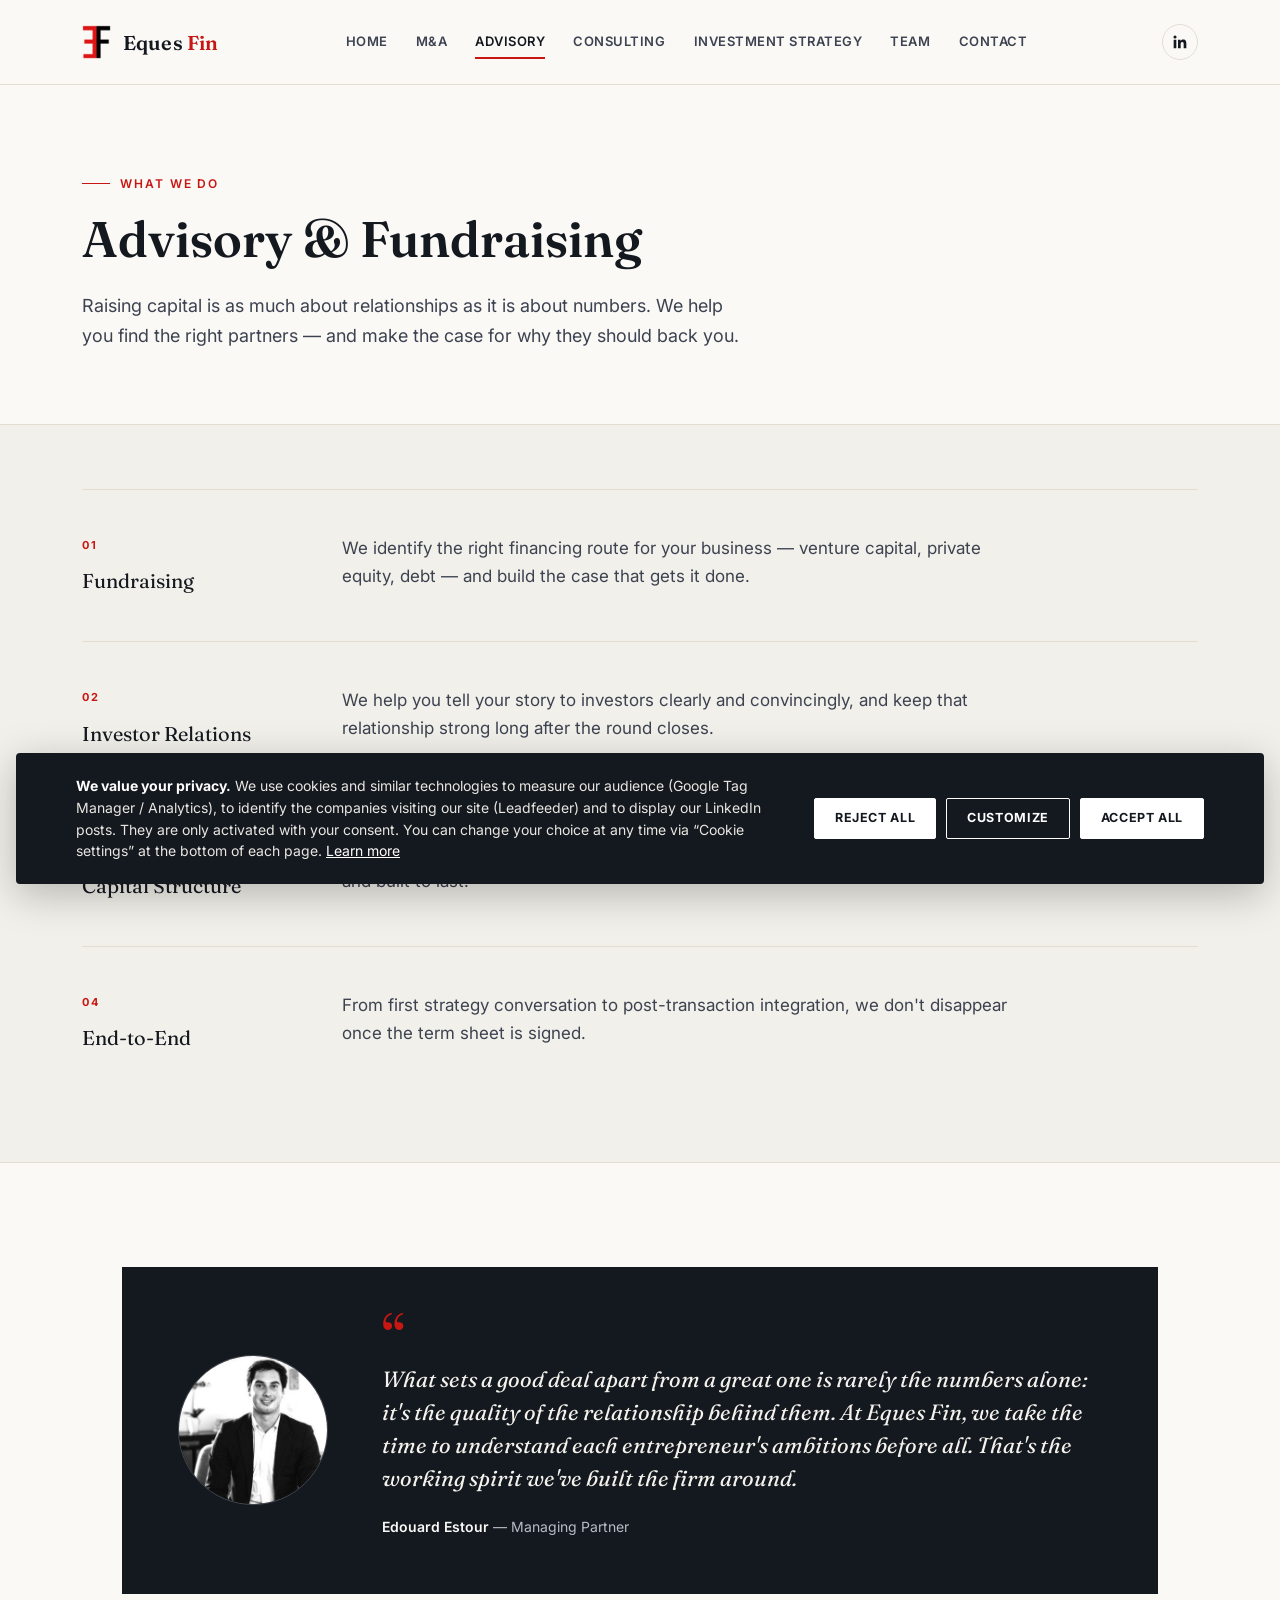
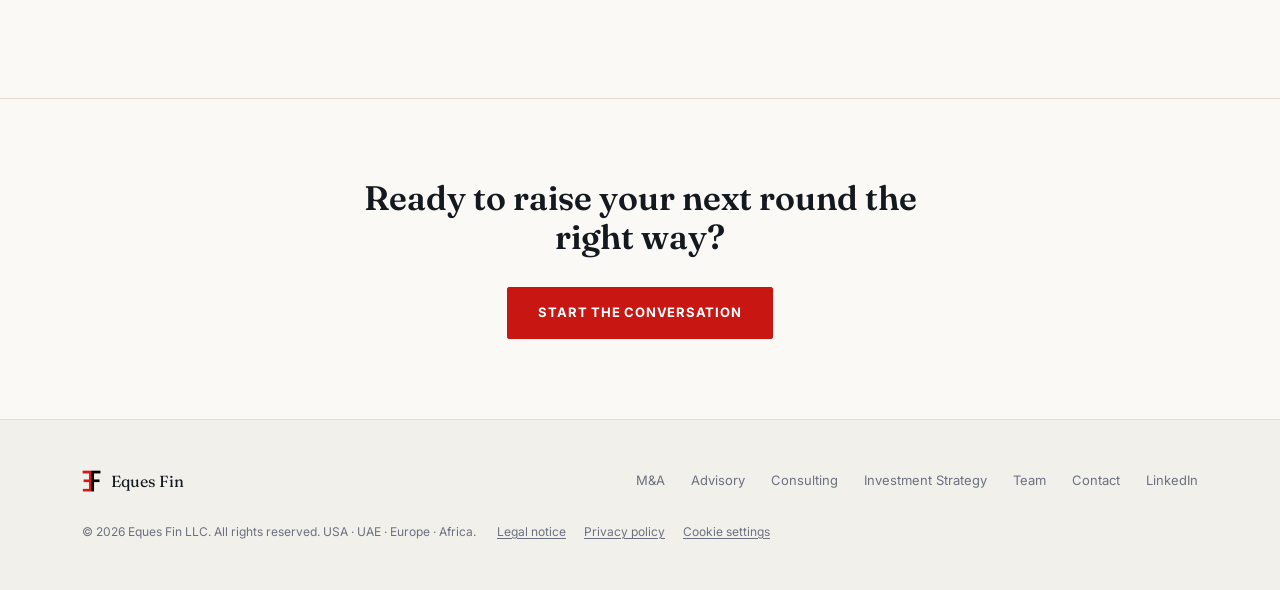
==== advisory/index.html @ c5fbca93 "Site Eques Fin : bloc LinkedIn sur la page d'accueil Co-Authored-By: Claude Opus 5.5 <noreply@anthro" ====
<!doctype html>
<html lang="en">
<head>
<!-- Consent: Google Consent Mode v2 defaults (denied). GTM and Leadfeeder are only loaded by /assets/js/consent.js after opt-in. -->
<script>window.dataLayer=window.dataLayer||[];function gtag(){dataLayer.push(arguments);}
gtag('consent','default',{ad_storage:'denied',ad_user_data:'denied',ad_personalization:'denied',analytics_storage:'denied',functionality_storage:'granted',security_storage:'granted',wait_for_update:500});</script>
<script src="/assets/js/consent.js?v=20261022" defer></script>
<meta charset="UTF-8">
<meta name="viewport" content="width=device-width, initial-scale=1">
<title>Advisory | Eques Fin</title>
<meta name="description" content="Eques Fin helps entrepreneurs raise capital, manage investor relations and structure their business for the long term.">
<link rel="canonical" href="https://equesfin.com/advisory">
<meta property="og:type" content="website">
<meta property="og:site_name" content="Eques Fin">
<meta property="og:title" content="Advisory | Eques Fin">
<meta property="og:description" content="Eques Fin helps entrepreneurs raise capital, manage investor relations and structure their business for the long term.">
<meta property="og:url" content="https://equesfin.com/advisory">
<meta property="og:image" content="https://equesfin.com/assets/img/group-banner.jpg">
<meta name="twitter:card" content="summary_large_image">
<link rel="icon" href="/assets/img/logo_icon.png">
<link rel="preconnect" href="https://fonts.googleapis.com"><link rel="preconnect" href="https://fonts.gstatic.com" crossorigin><link href="https://fonts.googleapis.com/css2?family=Fraunces:opsz,wght@9..144,500;9..144,600;9..144,650&family=Inter:wght@400;500;600;700&display=swap" rel="stylesheet">
<link rel="stylesheet" href="/assets/css/style.css?v=20261022">
</head>
<body>
<header class="site-nav">
  <div class="wrap">
    <a class="brand" href="/">
      <img src="/assets/img/logo_icon.png" alt="Eques Fin">
      <span class="brand-word">Eques <b>Fin</b></span>
    </a>
    <nav class="nav-links" id="navLinks">
      <a href="/" class="">Home</a>
      <a href="/m-a" class="">M&amp;A</a>
      <a href="/advisory" class="active">Advisory</a>
      <a href="/consulting" class="">Consulting</a>
      <a href="/investment-strategy" class="">Investment Strategy</a>
      <a href="/team" class="">Team</a>
      <a href="/contact" class="">Contact</a>
    </nav>
    <a class="nav-li" href="https://www.linkedin.com/company/equesfin/" target="_blank" rel="noopener" aria-label="Eques Fin on LinkedIn"><svg width="18" height="18" viewBox="0 0 24 24" fill="currentColor" aria-hidden="true"><path d="M20.45 20.45h-3.56v-5.57c0-1.33-.02-3.04-1.85-3.04-1.85 0-2.14 1.45-2.14 2.94v5.67H9.34V9h3.42v1.56h.05c.48-.9 1.64-1.85 3.38-1.85 3.6 0 4.27 2.37 4.27 5.46v6.28zM5.34 7.43a2.06 2.06 0 1 1 0-4.12 2.06 2.06 0 0 1 0 4.12zM7.12 20.45H3.56V9h3.56v11.45z"/></svg></a>
    <button class="nav-toggle" id="navToggle" aria-label="Menu"><span></span><span></span><span></span></button>
  </div>
</header>

<section class="page-hero">
  <div class="wrap">
    <p class="eyebrow">What we do</p>
    <h1>Advisory &amp; Fundraising</h1>
    <p class="lede">Raising capital is as much about relationships as it is about numbers. We help you find the right partners &mdash; and make the case for why they should back you.</p>
  </div>
</section>

<section class="tight alt services-list">
  <div class="wrap">
    <div class="service-block">
      <div class="label"><span class="tag">01</span>Fundraising</div>
      <p>We identify the right financing route for your business &mdash; venture capital, private equity, debt &mdash; and build the case that gets it done.</p>
    </div>
    <div class="service-block">
      <div class="label"><span class="tag">02</span>Investor Relations</div>
      <p>We help you tell your story to investors clearly and convincingly, and keep that relationship strong long after the round closes.</p>
    </div>
    <div class="service-block">
      <div class="label"><span class="tag">03</span>Capital Structure</div>
      <p>We find the right balance between debt and equity to keep your business efficient and built to last.</p>
    </div>
    <div class="service-block">
      <div class="label"><span class="tag">04</span>End-to-End</div>
      <p>From first strategy conversation to post-transaction integration, we don't disappear once the term sheet is signed.</p>
    </div>
  </div>
</section>

<section>
  <div class="wrap">
    <figure class="quote-block">
      <img src="/assets/img/estour_bw.jpg" alt="Edouard Estour">
      <div>
        <span class="mark">&ldquo;</span>
        <blockquote>What sets a good deal apart from a great one is rarely the numbers alone: it's the quality of the relationship behind them. At Eques Fin, we take the time to understand each entrepreneur's ambitions before all. That's the working spirit we've built the firm around.</blockquote>
        <figcaption><b>Edouard Estour</b> &mdash; Managing Partner</figcaption>
      </div>
    </figure>
  </div>
</section>

<section class="cta-band">
  <div class="wrap">
    <h2>Ready to raise your next round the right way?</h2>
    <a class="btn primary" href="/contact">Start the conversation</a>
  </div>
</section>
<footer>
  <div class="wrap footer-grid">
    <div class="footer-brand">
      <img src="/assets/img/logo_icon.png" alt="Eques Fin">
      Eques Fin
    </div>
    <div class="footer-links">
      <a href="/m-a">M&amp;A</a>
      <a href="/advisory">Advisory</a>
      <a href="/consulting">Consulting</a>
      <a href="/investment-strategy">Investment Strategy</a>
      <a href="/team">Team</a>
      <a href="/contact">Contact</a>
      <a href="https://www.linkedin.com/company/equesfin/" target="_blank" rel="noopener">LinkedIn</a>
    </div>
    <div class="footer-copy">&copy; 2026 Eques Fin LLC. All rights reserved. USA &middot; UAE &middot; Europe &middot; Africa.
      <span class="footer-legal"><a href="/legal-notice">Legal notice</a><a href="/privacy-policy">Privacy policy</a><a href="/privacy-policy#cookies" data-cookie-settings>Cookie settings</a></span></div>
  </div>
</footer>
<script>
  var t=document.getElementById('navToggle'), n=document.getElementById('navLinks');
  if(t){t.addEventListener('click',function(){n.classList.toggle('open');});}
</script>
</body>
</html>
---- assets/css/style.css ----
/* ===== Eques Fin — Netlify rebuild ===== */

:root{
  --bg:#faf9f6;
  --bg-alt:#f2f0ea;
  --ink:#14181f;
  --ink-soft:#3c4250;
  --muted:#6b7180;
  --red:#c81713;
  --line:#e2ddd0;
  --white:#ffffff;
  --serif:"Fraunces", Georgia, "Times New Roman", serif;
  --sans:-apple-system, BlinkMacSystemFont, "Inter", "Segoe UI", Helvetica, Arial, sans-serif;
  --maxw:1180px;
}

*{box-sizing:border-box;}
html{scroll-behavior:smooth;}
body{
  margin:0;
  background:var(--bg);
  color:var(--ink);
  font-family:var(--sans);
  font-size:16px;
  line-height:1.65;
  -webkit-font-smoothing:antialiased;
}
img{max-width:100%;display:block;}
a{color:inherit;text-decoration:none;}
.wrap{max-width:var(--maxw);margin:0 auto;padding:0 32px;}

h1,h2,h3,h4{
  font-family:var(--serif);
  font-weight:600;
  line-height:1.15;
  margin:0;
  color:var(--ink);
}

.eyebrow{
  display:inline-flex;
  align-items:center;
  gap:10px;
  font-size:12px;
  font-weight:600;
  letter-spacing:.16em;
  text-transform:uppercase;
  color:var(--red);
  margin:0 0 18px;
}
.eyebrow::before{
  content:"";
  width:28px;
  height:1px;
  background:var(--red);
  display:inline-block;
}

/* ---------- Nav ---------- */
.site-nav{
  position:sticky;
  top:0;
  z-index:50;
  background:rgba(250,249,246,.92);
  backdrop-filter:saturate(180%) blur(8px);
  border-bottom:1px solid var(--line);
}
.site-nav .wrap{
  display:flex;
  align-items:center;
  justify-content:space-between;
  height:84px;
}
.brand{display:flex;align-items:center;gap:12px;}
.brand img{height:34px;width:auto;}
.brand-word{font-family:var(--serif);font-size:20px;font-weight:600;letter-spacing:.01em;}
.brand-word b{color:var(--red);font-weight:600;}

.nav-links{display:flex;align-items:center;gap:34px;}
.nav-links a{
  font-size:13px;
  font-weight:600;
  letter-spacing:.04em;
  text-transform:uppercase;
  color:var(--ink-soft);
  position:relative;
  padding:6px 0;
}
.nav-links a:hover,.nav-links a.active{color:var(--ink);}
.nav-links a.active::after{
  content:"";
  position:absolute;
  left:0;right:0;bottom:0;
  height:2px;
  background:var(--red);
}
.nav-cta{
  border:1px solid var(--ink);
  padding:9px 18px !important;
  border-radius:2px;
}
.nav-cta:hover{background:var(--ink);color:var(--white) !important;}

.nav-toggle{display:none;background:none;border:0;cursor:pointer;padding:8px;}
.nav-toggle span{display:block;width:22px;height:2px;background:var(--ink);margin:5px 0;}

.nav-li{
  display:flex;
  align-items:center;
  justify-content:center;
  width:36px;height:36px;
  border-radius:50%;
  color:var(--ink);
  border:1px solid var(--line);
  margin-left:8px;
  transition:background .2s ease,color .2s ease;
}
.nav-li:hover{background:var(--red);color:var(--white);border-color:var(--red);}
.nav-li-mobile{display:none;}

/* ---------- Hero ---------- */
.hero{
  padding:96px 0 76px;
  border-bottom:1px solid var(--line);
}
.hero.with-image{padding-top:64px;}
.hero-grid{
  display:grid;
  grid-template-columns:1.15fr .85fr;
  gap:64px;
  align-items:end;
}
.hero h1{
  font-size:clamp(38px,5vw,60px);
  max-width:15ch;
}
.hero .lede{
  margin-top:26px;
  font-size:19px;
  color:var(--ink-soft);
  max-width:46ch;
  line-height:1.6;
}
.hero-figure{position:relative;}
.hero-figure img{width:100%;height:auto;opacity:.9;}
.hero-figure .cap{
  margin-top:14px;
  font-size:12px;
  letter-spacing:.08em;
  text-transform:uppercase;
  color:var(--muted);
}

.page-hero{padding:80px 0 56px;border-bottom:1px solid var(--line);}
.page-hero h1{font-size:clamp(34px,4.6vw,50px);max-width:20ch;}
.page-hero .lede{margin-top:22px;font-size:18px;color:var(--ink-soft);max-width:60ch;}

/* ---------- Sections ---------- */
section{padding:88px 0;}
section.alt{background:var(--bg-alt);}
section.tight{padding:64px 0;}
.section-head{max-width:640px;margin-bottom:52px;}
.section-head h2{font-size:clamp(28px,3.4vw,38px);}
.section-head .sub{margin-top:16px;color:var(--ink-soft);font-size:17px;}

hr.rule{border:0;border-top:1px solid var(--line);margin:0;}

/* ---------- Numbered feature grid (replaces bullet lists) ---------- */
.grid-cards{
  display:grid;
  grid-template-columns:repeat(2,1fr);
  gap:1px;
  background:var(--line);
  border:1px solid var(--line);
}
.grid-cards.cols-4{grid-template-columns:repeat(4,1fr);}
.card{
  background:var(--bg);
  padding:40px 36px;
}
.card .num{
  font-family:var(--serif);
  font-size:14px;
  color:var(--red);
  letter-spacing:.06em;
}
.card h3{
  margin-top:16px;
  font-size:21px;
  font-weight:600;
}
.card p{
  margin-top:14px;
  color:var(--ink-soft);
  font-size:15.5px;
}

/* ---------- Flowing service sections (M&A / Advisory / Investment Strategy) ---------- */
.service-block{
  display:grid;
  grid-template-columns:220px 1fr;
  gap:40px;
  padding:44px 0;
  border-top:1px solid var(--line);
}
.service-block:first-of-type{border-top:1px solid var(--line);}
.service-block .label{
  font-family:var(--serif);
  font-size:20px;
  color:var(--ink);
  padding-top:2px;
}
.service-block .label .tag{
  display:block;
  font-family:var(--sans);
  font-size:11px;
  letter-spacing:.14em;
  text-transform:uppercase;
  color:var(--red);
  margin-bottom:10px;
  font-weight:700;
}
.service-block p{
  font-size:17px;
  color:var(--ink-soft);
  max-width:62ch;
  margin:0;
}
.services-list{border-bottom:1px solid var(--line);}

/* prose section for narrative copy without bullets */
.prose{max-width:70ch;}
.prose p{font-size:17px;color:var(--ink-soft);margin:0 0 20px;}
.prose h3{font-size:23px;margin:36px 0 14px;}
.prose h3 .tag{
  display:block;
  font-family:var(--sans);
  font-size:11px;
  letter-spacing:.14em;
  text-transform:uppercase;
  color:var(--red);
  margin-bottom:8px;
  font-weight:700;
}

/* ---------- Quote block ---------- */
.quote-block{
  display:grid;
  grid-template-columns:160px 1fr;
  gap:44px;
  align-items:center;
  padding:56px;
  background:var(--ink);
  color:var(--bg);
}
.quote-block img{
  width:150px;height:150px;
  border-radius:50%;
  object-fit:cover;
  filter:grayscale(1);
  border:1px solid rgba(255,255,255,.2);
}
.quote-block .mark{
  font-family:var(--serif);
  font-size:64px;
  line-height:.5;
  color:var(--red);
  display:block;
  margin-bottom:8px;
}
.quote-block blockquote{
  margin:0;
  font-family:var(--serif);
  font-size:22px;
  font-style:italic;
  line-height:1.5;
  color:#f4f2ec;
}
.quote-block figcaption{
  margin-top:20px;
  font-size:14px;
  color:#b9bcc4;
}
.quote-block figcaption b{color:var(--bg);font-weight:600;}

/* ---------- Closing CTA ---------- */
.cta-band{
  padding:80px 0;
  text-align:center;
  border-top:1px solid var(--line);
}
.cta-band h2{font-size:clamp(26px,3.4vw,34px);max-width:26ch;margin:0 auto;}
.cta-band .btn{margin-top:30px;}

.btn{
  display:inline-block;
  padding:14px 30px;
  border:1px solid var(--ink);
  font-size:13px;
  font-weight:700;
  letter-spacing:.06em;
  text-transform:uppercase;
  border-radius:2px;
}
.btn:hover{background:var(--ink);color:var(--white);}
.btn.primary{background:var(--red);border-color:var(--red);color:var(--white);}
.btn.primary:hover{background:#a51110;border-color:#a51110;}

/* ---------- Team ---------- */
.team-grid{
  display:grid;
  grid-template-columns:repeat(3,1fr);
  gap:44px 36px;
}
.team-card{}
.team-photo{
  aspect-ratio:1/1;
  overflow:hidden;
  background:var(--bg-alt);
}
.team-photo img{width:100%;height:100%;object-fit:cover;filter:grayscale(1) contrast(1.02);transition:filter .35s ease;}
.team-card .name{margin-top:18px;font-family:var(--serif);font-size:19px;font-weight:600;}
.team-card .role{margin-top:4px;font-size:13px;letter-spacing:.03em;color:var(--muted);text-transform:uppercase;}
.team-card .li{
  display:inline-flex;
  align-items:center;
  gap:6px;
  margin-top:10px;
  font-size:12px;
  color:var(--red);
  font-weight:600;
}

/* ---------- Contact ---------- */
.contact-grid{
  display:grid;
  grid-template-columns:1fr 1fr;
  gap:64px;
}
.form-row{margin-bottom:20px;}
.form-row label{
  display:block;
  font-size:12px;
  font-weight:700;
  letter-spacing:.06em;
  text-transform:uppercase;
  color:var(--muted);
  margin-bottom:8px;
}
.form-row input,.form-row select,.form-row textarea{
  width:100%;
  border:1px solid var(--line);
  background:var(--white);
  padding:13px 14px;
  font-family:var(--sans);
  font-size:15px;
  color:var(--ink);
  border-radius:2px;
}
.form-row input:focus,.form-row select:focus,.form-row textarea:focus{
  outline:none;
  border-color:var(--red);
}
.form-row textarea{resize:vertical;min-height:130px;}

.contact-info .block{margin-bottom:36px;}
.contact-info h3{font-size:13px;letter-spacing:.1em;text-transform:uppercase;color:var(--red);margin-bottom:12px;font-weight:700;}
.contact-info p{margin:0;color:var(--ink-soft);font-size:16px;line-height:1.6;}
.contact-info .addr{font-family:var(--serif);font-size:20px;color:var(--ink);margin-bottom:6px;}

/* ---------- Footer ---------- */
footer{
  border-top:1px solid var(--line);
  padding:48px 0;
  background:var(--bg-alt);
}
.footer-grid{
  display:flex;
  align-items:center;
  justify-content:space-between;
  flex-wrap:wrap;
  gap:20px;
}
.footer-brand{display:flex;align-items:center;gap:10px;font-family:var(--serif);font-size:16px;}
.footer-brand img{height:22px;}
.footer-links{display:flex;flex-wrap:wrap;gap:12px 26px;font-size:13px;color:var(--muted);}
.footer-links a:hover{color:var(--ink);}
.footer-copy{font-size:12px;color:var(--muted);width:100%;margin-top:8px;}

/* ===== 2027 update — additions ===== */
.nav-links{gap:28px;}

/* Key figures */
.stats{
  display:grid;
  grid-template-columns:repeat(4,1fr);
  border-top:1px solid var(--line);
  border-bottom:1px solid var(--line);
}
.stat{padding:36px 28px;border-left:1px solid var(--line);}
.stat:first-child{border-left:0;padding-left:0;}
.stat .big{font-family:var(--serif);font-size:clamp(36px,4vw,48px);font-weight:600;line-height:1;color:var(--ink);}
.stat .big em{font-style:normal;color:var(--red);}
.stat p{margin:12px 0 0;font-size:14.5px;color:var(--ink-soft);line-height:1.5;}

/* Geographic footprint */
.geo .card .kind{
  display:inline-block;
  font-size:11px;
  font-weight:700;
  letter-spacing:.14em;
  text-transform:uppercase;
  color:var(--muted);
  margin-top:4px;
}

/* Practices (3 columns) */
.grid-cards.cols-3{grid-template-columns:repeat(3,1fr);}
.card .more{display:inline-block;margin-top:18px;font-size:12px;font-weight:700;letter-spacing:.06em;text-transform:uppercase;color:var(--red);}

/* Group structures */
.group-banner{width:100%;height:auto;margin-bottom:1px;}
.group .card h3{font-size:20px;}
.group .card a.site{display:inline-block;margin-top:14px;font-size:13px;color:var(--red);font-weight:600;}

/* Team segments */
.team-section + .team-section{border-top:1px solid var(--line);}
.team-section .section-head{margin-bottom:44px;}
.team-grid.cols-4{grid-template-columns:repeat(4,1fr);gap:40px 28px;}
.team-photo{border-radius:50%;}
.team-card{text-align:center;}
.team-card .name{font-size:18px;}
.team-lead{
  display:grid;
  grid-template-columns:1fr 1.4fr;
  gap:64px;
  align-items:start;
}
.team-lead .prose p{font-size:16.5px;}

/* Consulting: engagement models */
.models{counter-reset:m;}
.chips{display:flex;flex-wrap:wrap;gap:8px;margin-top:14px;}
.chips span{font-size:12.5px;padding:6px 12px;border:1px solid var(--line);border-radius:999px;color:var(--ink-soft);background:var(--white);}
.when-list{margin:0;padding:0;list-style:none;}
.when-list li{padding:18px 0 18px 44px;border-top:1px solid var(--line);position:relative;font-size:17px;color:var(--ink-soft);}
.when-list li:last-child{border-bottom:1px solid var(--line);}
.when-list li span{position:absolute;left:0;top:18px;font-family:var(--serif);color:var(--red);font-size:15px;}


/* ===== Legal pages & cookie consent ===== */
.footer-legal{display:inline-flex;flex-wrap:wrap;gap:6px 18px;margin-left:18px;}
.footer-legal a{text-decoration:underline;text-underline-offset:2px;}
.footer-legal a:hover{color:var(--ink);}
.form-note{font-size:12.5px;color:var(--muted);margin:0 0 18px;line-height:1.5;}
.form-note a{text-decoration:underline;}
.legal a{color:var(--red);text-decoration:underline;text-underline-offset:2px;}
.legal h3{font-size:21px;}
.table-wrap{overflow-x:auto;margin:0 0 22px;}
.legal table{width:100%;border-collapse:collapse;font-size:14.5px;min-width:560px;}
.legal th,.legal td{text-align:left;vertical-align:top;padding:12px 14px;border-bottom:1px solid var(--line);color:var(--ink-soft);}
.legal th{font-size:11px;letter-spacing:.1em;text-transform:uppercase;color:var(--muted);border-bottom:1px solid var(--ink);}
.legal code{font-size:13px;background:var(--bg-alt);padding:1px 5px;border-radius:2px;}

.cc-banner{position:fixed;left:16px;right:16px;bottom:16px;z-index:200;background:var(--ink);color:#e9e7e1;border-radius:4px;box-shadow:0 10px 40px rgba(0,0,0,.25);}
.cc-inner{max-width:var(--maxw);margin:0 auto;padding:22px 26px;display:flex;gap:28px;align-items:center;}
.cc-text{font-size:14px;line-height:1.55;flex:1;}
.cc-text strong{color:#fff;}
.cc-text a{color:#fff;text-decoration:underline;}
.cc-actions{display:flex;gap:10px;flex-wrap:wrap;}
.cc-btn{font:700 12.5px/1 var(--sans);letter-spacing:.05em;text-transform:uppercase;padding:13px 20px;border-radius:2px;cursor:pointer;border:1px solid currentColor;background:transparent;color:inherit;white-space:nowrap;}
.cc-banner .cc-btn{color:#fff;}
.cc-btn[data-cc="accept"],.cc-btn[data-cc="reject"]{background:#fff;color:var(--ink);border-color:#fff;}
.cc-btn:hover{opacity:.85;}
.cc-modal{position:fixed;inset:0;z-index:210;background:rgba(20,24,31,.55);display:flex;align-items:center;justify-content:center;padding:16px;}
.cc-modal[hidden]{display:none;}
.cc-panel{background:var(--bg);color:var(--ink);max-width:620px;width:100%;max-height:calc(100vh - 32px);overflow:auto;padding:32px;border-radius:4px;}
.cc-panel h2{font-size:26px;}
.cc-lead{color:var(--ink-soft);font-size:15px;margin:10px 0 18px;}
.cc-row{display:flex;gap:18px;align-items:center;justify-content:space-between;padding:16px 0;border-top:1px solid var(--line);cursor:pointer;position:relative;}
.cc-row b{font-size:15px;}
.cc-row p{margin:4px 0 0;font-size:13.5px;color:var(--muted);line-height:1.5;}
.cc-always{font-size:12px;font-weight:700;color:var(--muted);white-space:nowrap;}
.cc-row input{position:absolute;opacity:0;width:1px;height:1px;}
.cc-switch{flex:none;width:44px;height:24px;border-radius:12px;background:#c9c5bb;position:relative;transition:background .2s;}
.cc-switch::after{content:"";position:absolute;top:3px;left:3px;width:18px;height:18px;border-radius:50%;background:#fff;transition:transform .2s;}
.cc-row input:checked + .cc-switch{background:var(--red);}
.cc-row input:checked + .cc-switch::after{transform:translateX(20px);}
.cc-row input:focus-visible + .cc-switch{outline:2px solid var(--ink);outline-offset:2px;}
.cc-panel .cc-actions{margin-top:22px;justify-content:flex-end;border-top:1px solid var(--line);padding-top:20px;}
.cc-panel .cc-btn{color:var(--ink);}
.cc-panel .cc-btn[data-cc="accept"],.cc-panel .cc-btn[data-cc="reject"]{background:var(--ink);color:#fff;border-color:var(--ink);}
@media (max-width:820px){
  .cc-inner{flex-direction:column;align-items:stretch;gap:16px;padding:18px;}
  .cc-actions .cc-btn{flex:1;}
  .footer-legal{margin-left:0;display:flex;margin-top:8px;}
}

/* ---------- Responsive ---------- */
@media (max-width:1080px){
  .nav-links{gap:20px;}
  .nav-links a{font-size:12px;}
}
@media (max-width:920px){
  .hero-grid{grid-template-columns:1fr;gap:36px;}
  .grid-cards{grid-template-columns:repeat(2,1fr) !important;}
  .service-block{grid-template-columns:1fr;gap:14px;}
  .quote-block{grid-template-columns:1fr;text-align:center;padding:40px 28px;}
  .quote-block img{margin:0 auto;}
  .contact-grid{grid-template-columns:1fr;gap:48px;}
  .team-grid,.team-grid.cols-4{grid-template-columns:repeat(2,1fr);}
  .team-lead{grid-template-columns:1fr;gap:40px;}
  .stats{grid-template-columns:repeat(2,1fr);}
  .stat:nth-child(3){border-left:0;padding-left:0;}
  .stat:nth-child(n+3){border-top:1px solid var(--line);}
}
@media (max-width:720px){
  /* backdrop-filter on an ancestor creates a containing block for fixed
     descendants in most browsers, which breaks the full-screen mobile
     menu below (it gets confined to the header's own box instead of the
     viewport). Drop the blur on mobile so position:fixed works normally. */
  .site-nav{backdrop-filter:none;background:var(--bg);}

  .nav-links{
    display:flex;
    position:fixed;
    top:84px;left:0;right:0;bottom:0;
    width:100%;
    height:calc(100% - 84px);
    background-color:var(--bg);
    opacity:1;
    z-index:100;
    flex-direction:column;
    align-items:stretch;
    padding:32px;
    gap:6px;
    overflow-y:auto;
    -webkit-overflow-scrolling:touch;
    clip-path:inset(0 0 0 100%);
    transition:clip-path .3s ease, visibility .3s;
    visibility:hidden;
  }
  .nav-links.open{clip-path:inset(0 0 0 0);visibility:visible;}
  .nav-links a{
    width:100%;
    padding:16px 4px;
    border-bottom:1px solid var(--line);
    font-size:15px;
  }
  .nav-li{z-index:101;position:relative;margin-left:auto;margin-right:8px;}
  .nav-toggle{display:block;position:relative;z-index:101;}
  .grid-cards{grid-template-columns:1fr !important;}
  .grid-cards.cols-4{grid-template-columns:1fr !important;}
  section{padding:56px 0;}
  .wrap{padding:0 22px;}
  .team-grid,.team-grid.cols-4{grid-template-columns:repeat(2,1fr);gap:30px 20px;}
  .stat{padding:26px 16px;}
  .stat:nth-child(odd){padding-left:0;}
}

/* ---------- LinkedIn feed (home) ---------- */
.li-consent{border:1px solid var(--line);background:var(--bg);padding:28px 32px;margin-bottom:28px;display:flex;align-items:center;justify-content:space-between;gap:24px;flex-wrap:wrap;}
.li-consent[hidden]{display:none;}
.li-consent p{margin:0;color:var(--ink-soft);font-size:15px;}
.li-grid{display:grid;grid-template-columns:repeat(3,1fr);gap:24px;align-items:stretch;}
.li-loaded .li-grid{align-items:start;}
.li-post{background:var(--white);border:1px solid var(--line);min-height:120px;display:flex;flex-direction:column;}
.li-post iframe{display:block;width:100%;height:620px;border:0;}
.li-fallback{display:block;padding:18px 24px 24px;font-size:13px;font-weight:600;color:var(--red);}
.li-loaded .li-fallback{border-top:1px solid var(--line);}
.li-follow{margin-top:40px;text-align:center;}
.li-teaser{padding:28px 24px 8px;flex:1;}
.li-author{font-size:12px;font-weight:600;letter-spacing:.08em;text-transform:uppercase;color:var(--muted);}
.li-teaser p{margin:12px 0 0;font-family:var(--serif);font-size:19px;line-height:1.35;color:var(--ink);}
.li-loaded .li-teaser{display:none;}
@media (max-width:980px){.li-grid{grid-template-columns:1fr;max-width:560px;margin:0 auto;}}
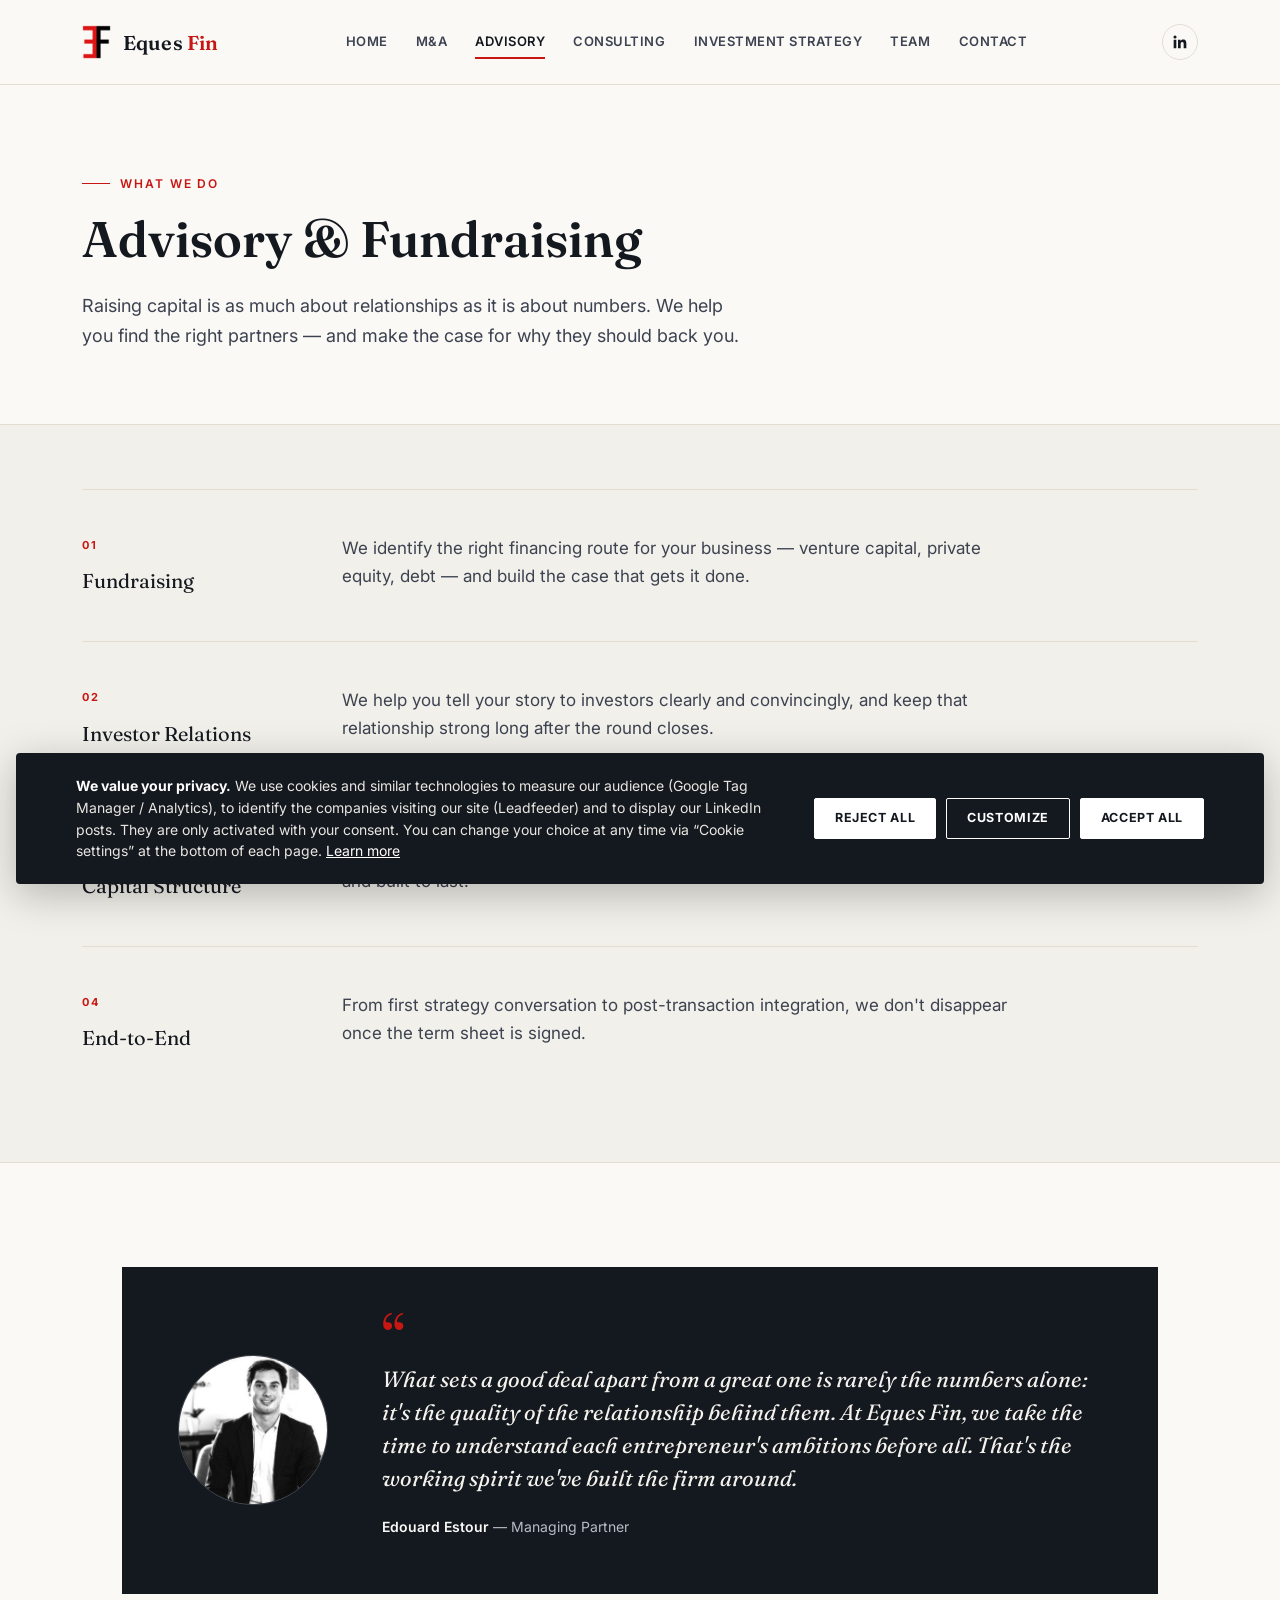
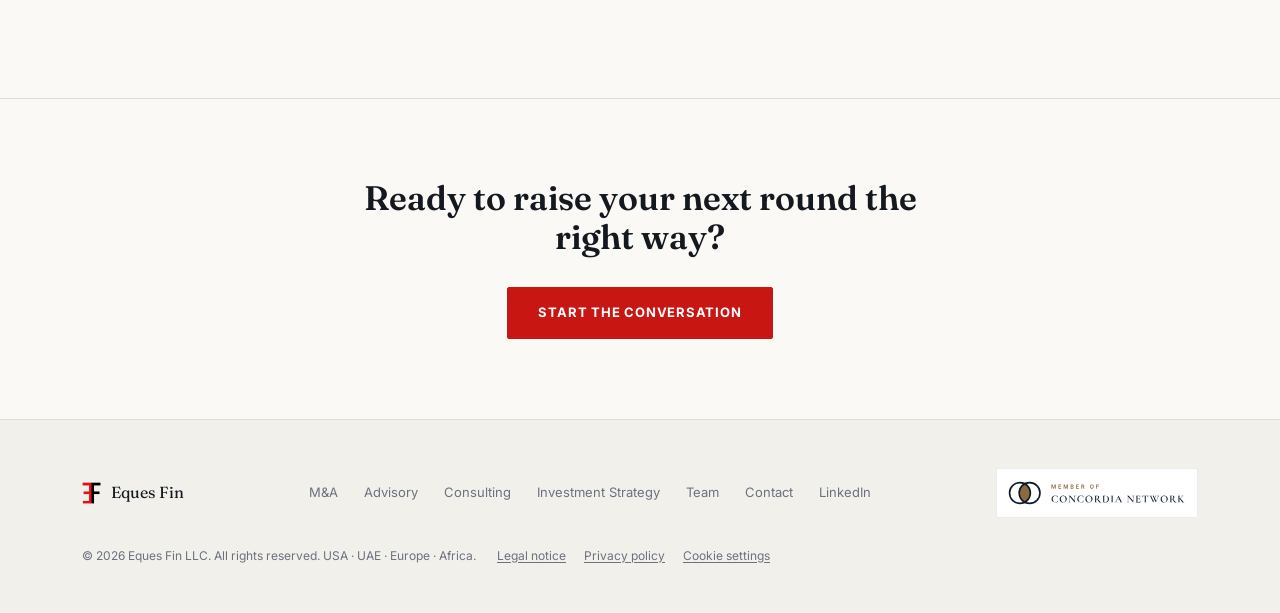
==== commit 5c0fb7ad: "Footer : badge « Member of Concordia Network » sur toutes les pages Co-Authored-By: Claude Opus 5.5 " ====
--- a/advisory/index.html
+++ b/advisory/index.html
@@ -105,6 +105,7 @@
       <a href="/contact">Contact</a>
       <a href="https://www.linkedin.com/company/equesfin/" target="_blank" rel="noopener">LinkedIn</a>
     </div>
+    <a class="footer-member" href="https://www.concordia-network.com" target="_blank" rel="noopener"><img src="/assets/img/concordia-member-light.svg" alt="Member of Concordia Network" width="200" height="50"></a>
     <div class="footer-copy">&copy; 2026 Eques Fin LLC. All rights reserved. USA &middot; UAE &middot; Europe &middot; Africa.
       <span class="footer-legal"><a href="/legal-notice">Legal notice</a><a href="/privacy-policy">Privacy policy</a><a href="/privacy-policy#cookies" data-cookie-settings>Cookie settings</a></span></div>
   </div>
--- a/assets/css/style.css
+++ b/assets/css/style.css
@@ -385,6 +385,9 @@
 .footer-brand img{height:22px;}
 .footer-links{display:flex;flex-wrap:wrap;gap:12px 26px;font-size:13px;color:var(--muted);}
 .footer-links a:hover{color:var(--ink);}
+.footer-member{display:inline-flex;}
+.footer-member img{height:50px;width:auto;}
+.footer-member:hover{opacity:.85;}
 .footer-copy{font-size:12px;color:var(--muted);width:100%;margin-top:8px;}
 
 /* ===== 2027 update — additions ===== */
